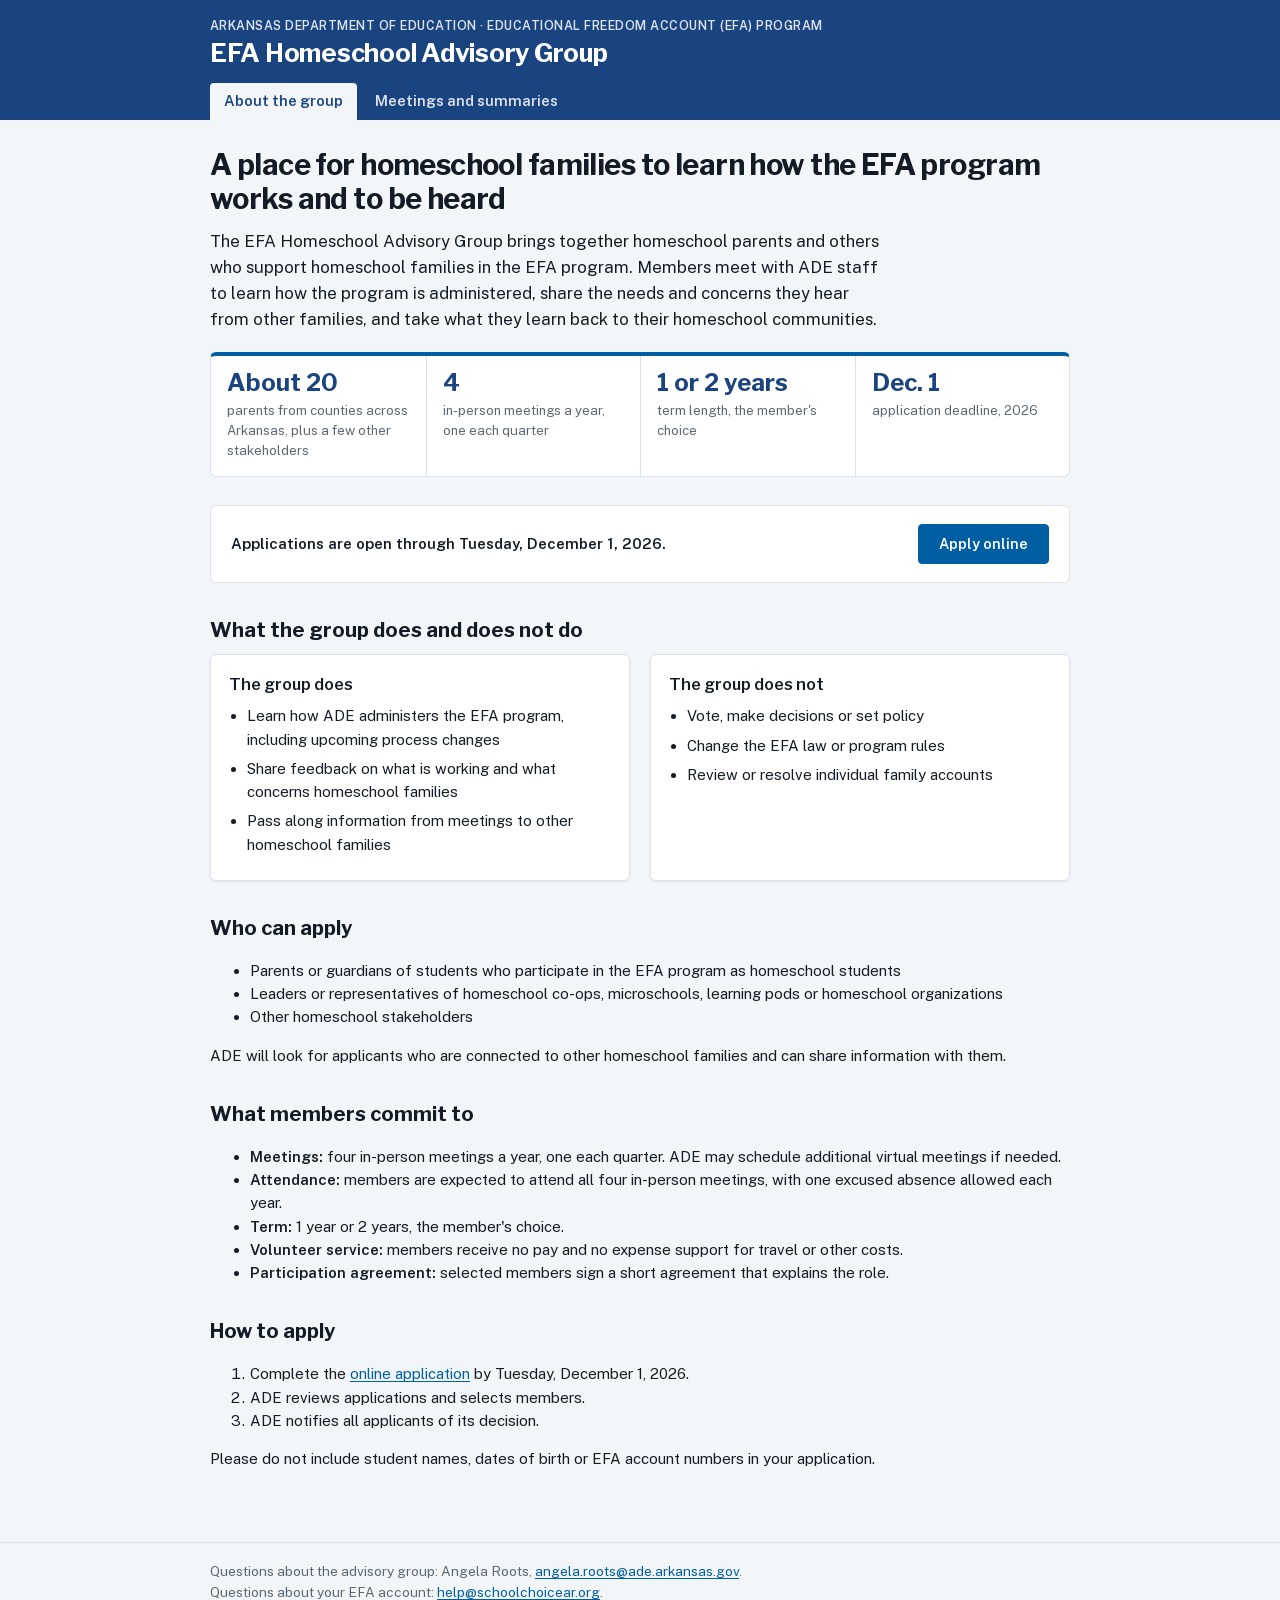
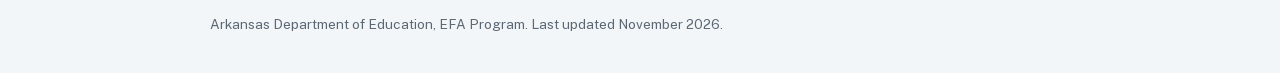
==== index.html @ 9c014afc "Add files via upload" ====
<!doctype html>
<html lang="en">
<head>
<meta charset="utf-8">
<meta name="viewport" content="width=device-width, initial-scale=1">
<title>About the group | EFA Homeschool Advisory Group</title>
<meta name="description" content="The Arkansas EFA Homeschool Advisory Group brings homeschool families and ADE together to share information and feedback about how the EFA program is administered.">
<link rel="stylesheet" href="style.css">
</head>
<body>
<a class="skip" href="#main">Skip to main content</a>
<header class="masthead">
  <div class="wrap">
    <p class="agency">Arkansas Department of Education &middot; Educational Freedom Account (EFA) Program</p>
    <p class="title">EFA Homeschool Advisory Group</p>
    <nav aria-label="Site">
      <a href="index.html" aria-current="page">About the group</a>
      <a href="meetings.html">Meetings and summaries</a>
      <!-- EDIT: to show the Members page, delete the comment markers around the next line. -->
      <!-- <a href="members.html">Members</a> -->
    </nav>
  </div>
</header>
<main id="main">
<div class="wrap">

<section>
  <h1>A place for homeschool families to learn how the EFA program works and to be heard</h1>
  <p class="lede">The EFA Homeschool Advisory Group brings together homeschool parents and others who support homeschool families in the EFA program. Members meet with ADE staff to learn how the program is administered, share the needs and concerns they hear from other families, and take what they learn back to their homeschool communities.</p>

  <div class="facts" role="list">
    <div role="listitem"><span class="v">About 20</span><span class="l">parents from counties across Arkansas, plus a few other stakeholders</span></div>
    <div role="listitem"><span class="v">4</span><span class="l">in-person meetings a year, one each quarter</span></div>
    <div role="listitem"><span class="v">1 or 2 years</span><span class="l">term length, the member's choice</span></div>
    <div role="listitem"><span class="v">Dec. 1</span><span class="l">application deadline, 2026</span></div>
  </div>

  <div class="apply" id="apply">
    <p><strong>Applications are open through Tuesday, December 1, 2026.</strong></p>
    <!-- EDIT: link to the online application form -->
    <a class="btn" href="https://forms.gle/y9by8bHaph3KnJXz7">Apply online</a>
  </div>
</section>

<section>
  <h2>What the group does and does not do</h2>
  <div class="two-col">
    <div class="card">
      <h3>The group does</h3>
      <ul>
        <li>Learn how ADE administers the EFA program, including upcoming process changes</li>
        <li>Share feedback on what is working and what concerns homeschool families</li>
        <li>Pass along information from meetings to other homeschool families</li>
      </ul>
    </div>
    <div class="card">
      <h3>The group does not</h3>
      <ul>
        <li>Vote, make decisions or set policy</li>
        <li>Change the EFA law or program rules</li>
        <li>Review or resolve individual family accounts</li>
      </ul>
    </div>
  </div>
</section>

<section>
  <h2>Who can apply</h2>
  <ul>
    <li>Parents or guardians of students who participate in the EFA program as homeschool students</li>
    <li>Leaders or representatives of homeschool co-ops, microschools, learning pods or homeschool organizations</li>
    <li>Other homeschool stakeholders</li>
  </ul>
  <p>ADE will look for applicants who are connected to other homeschool families and can share information with them.</p>
</section>

<section>
  <h2>What members commit to</h2>
  <ul>
    <li><strong>Meetings:</strong> four in-person meetings a year, one each quarter. ADE may schedule additional virtual meetings if needed.</li>
    <li><strong>Attendance:</strong> members are expected to attend all four in-person meetings, with one excused absence allowed each year.</li>
    <li><strong>Term:</strong> 1 year or 2 years, the member's choice.</li>
    <li><strong>Volunteer service:</strong> members receive no pay and no expense support for travel or other costs.</li>
    <li><strong>Participation agreement:</strong> selected members sign a short agreement that explains the role.</li>
  </ul>
</section>

<section>
  <h2>How to apply</h2>
  <ol>
    <li>Complete the <a href="https://forms.gle/y9by8bHaph3KnJXz7">online application</a> by Tuesday, December 1, 2026.</li>
    <li>ADE reviews applications and selects members.</li>
    <!-- EDIT: add the notification date, or delete this line -->
    <li>ADE notifies all applicants of its decision.</li>
  </ol>
  <p>Please do not include student names, dates of birth or EFA account numbers in your application.</p>
</section>

</div>
</main>
<footer>
  <div class="wrap">
    <p>Questions about the advisory group: Angela Roots, <a href="mailto:angela.roots@ade.arkansas.gov">angela.roots@ade.arkansas.gov</a>.<br>
    Questions about your EFA account: <a href="mailto:help@schoolchoicear.org">help@schoolchoicear.org</a>.</p>
    <p>Arkansas Department of Education, EFA Program. <!-- EDIT: update this date when you change the site -->Last updated November 2026.</p>
  </div>
</footer>
</body>
</html>
---- style.css ----
/* EFA Homeschool Advisory Group site styles. No need to edit. Fonts: SIL Open Font License. */
/*
 * Justinian theme: CIVIC — light, trustworthy. Public-facing pages, agency portals, service lookups.
 * Voice: a modern government service — clean federal blue, generous whitespace, plainspoken type.
 * Fonts to copy into the app's assets/fonts/:
 *   libre-franklin-600.woff2  libre-franklin-700.woff2  public-sans-400.woff2  public-sans-600.woff2
 * Link AFTER styles/tokens.css. Style only through these tokens.
 */
@font-face { font-family: "Libre Franklin"; src: url("[data-uri]") format("woff2"); font-weight: 600; font-style: normal; font-display: swap; }
@font-face { font-family: "Libre Franklin"; src: url("[data-uri]") format("woff2"); font-weight: 700; font-style: normal; font-display: swap; }
@font-face { font-family: "Public Sans"; src: url("[data-uri]") format("woff2"); font-weight: 400; font-style: normal; font-display: swap; }
@font-face { font-family: "Public Sans"; src: url("[data-uri]") format("woff2"); font-weight: 600; font-style: normal; font-display: swap; }

:root {
  --bg: #f3f6f9;
  --surface: #ffffff;
  --surface-2: #e9eef4;
  --text: #131c26;
  --muted: #5b6873;
  --border: #dbe2e9;
  --border-strong: #b9c4cf;
  --accent: #005ea2;          /* federal blue */
  --accent-contrast: #ffffff;
  --accent-2: #1a4480;        /* deep blue — active nav, visited emphasis */
  --ok: #2e8540;
  --warn: #93620a;
  --danger: #b50909;
  --chart-1: #005ea2; --chart-2: #e08a00; --chart-3: #2e8540;
  --chart-4: #6f42a8; --chart-5: #0f8b8d; --chart-6: #8a5a44;
  --radius: 6px; --radius-sm: 4px;
  --shadow-1: 0 1px 3px rgba(19, 28, 38, 0.08);
  --shadow-2: 0 6px 20px rgba(19, 28, 38, 0.10);
  --font-display: "Libre Franklin", "Helvetica Neue", Arial, sans-serif;
  --font-body: "Public Sans", -apple-system, "Segoe UI", Helvetica, Arial, sans-serif;
  --font-mono: ui-monospace, "SF Mono", Menlo, Consolas, monospace;
}

html { background: var(--bg); color-scheme: light; }
body { margin: 0; font: 400 15px/1.55 var(--font-body); color: var(--text); -webkit-font-smoothing: antialiased; }

h1, h2, h3 { font-family: var(--font-display); margin: 0 0 0.4em; }
h1 { font-size: 1.8rem; font-weight: 700; letter-spacing: -0.02em; line-height: 1.2; }
h2 { font-size: 1.25rem; font-weight: 700; }
h3 { font-size: 1rem; font-weight: 600; }
p { margin: 0 0 0.75em; }
small, .caption { font-size: 0.8rem; color: var(--muted); }
code, .mono, .num { font-family: var(--font-mono); font-variant-numeric: tabular-nums; }

a { color: var(--accent); text-decoration: underline; text-underline-offset: 2px; }
a:hover { color: var(--accent-2); }
::selection { background: color-mix(in srgb, var(--accent) 20%, transparent); }
:focus-visible { outline: 3px solid #7fb2d9; outline-offset: 1px; border-radius: var(--radius-sm); }

table { width: 100%; border-collapse: collapse; background: var(--surface); font-size: 0.9rem; font-variant-numeric: tabular-nums; }
th { position: sticky; top: 0; z-index: 1; background: var(--surface-2); text-align: left; padding: 10px 12px;
     font: 700 0.72rem/1.2 var(--font-display); text-transform: uppercase; letter-spacing: 0.05em; color: var(--text);
     border-bottom: 2px solid var(--border-strong); }
td { padding: 10px 12px; border-bottom: 1px solid var(--border); vertical-align: top; }
tbody tr:hover { background: color-mix(in srgb, var(--accent) 5%, transparent); }
th.num, td.num { text-align: right; }

button, .btn { font: 600 0.9rem/1 var(--font-body); color: var(--accent-contrast); background: var(--accent);
  border: 1px solid var(--accent); border-radius: var(--radius); padding: 9px 16px; cursor: pointer; }
button:hover, .btn:hover { background: var(--accent-2); }
.btn-secondary { color: var(--accent); background: var(--surface); border: 2px solid var(--accent); }
.btn-secondary:hover { background: color-mix(in srgb, var(--accent) 6%, var(--surface)); }
button:disabled { opacity: 0.5; cursor: default; }

input, select, textarea { font: 400 0.9rem/1.4 var(--font-body); color: var(--text); background: var(--surface);
  border: 1px solid var(--border-strong); border-radius: var(--radius-sm); padding: 8px 10px; }
input::placeholder, textarea::placeholder { color: var(--muted); }

.card { background: var(--surface); border: 1px solid var(--border); border-radius: var(--radius); box-shadow: var(--shadow-1); padding: 18px; }
.kpi .kpi-value { font: 700 2rem/1.1 var(--font-display); font-variant-numeric: tabular-nums; color: var(--accent-2); }
.kpi .kpi-label { font: 600 0.72rem/1.2 var(--font-body); text-transform: uppercase; letter-spacing: 0.06em; color: var(--muted); }

.chip { display: inline-block; font: 600 0.72rem/1 var(--font-body); padding: 3px 9px; border-radius: 999px;
  border: 1px solid var(--border-strong); background: var(--surface-2); color: var(--text); }
.chip-ok { color: var(--ok); border-color: color-mix(in srgb, var(--ok) 45%, transparent); background: color-mix(in srgb, var(--ok) 9%, transparent); }
.chip-warn { color: var(--warn); border-color: color-mix(in srgb, var(--warn) 45%, transparent); background: color-mix(in srgb, var(--warn) 9%, transparent); }
.chip-danger { color: var(--danger); border-color: color-mix(in srgb, var(--danger) 45%, transparent); background: color-mix(in srgb, var(--danger) 9%, transparent); }

@media print {
  html, body { background: #fff; color: #000; }
  nav, button, .btn, .no-print { display: none !important; }
  th { position: static; }
  a { color: #000; text-decoration: none; }
  .card { box-shadow: none; border: 1px solid #bbb; }
}
@media (prefers-reduced-motion: reduce) {
  *, *::before, *::after { animation-duration: 0.01ms !important; animation-iteration-count: 1 !important; transition-duration: 0.01ms !important; }
}

/* Site layout. Colors and fonts come from theme.css. */
.wrap { max-width: 860px; margin: 0 auto; padding: 0 20px; }
.skip { position: absolute; left: -999px; }
.skip:focus { left: 12px; top: 12px; background: var(--surface); padding: 8px 12px; z-index: 10; }

.masthead { background: var(--accent-2); color: var(--accent-contrast); }
.masthead .agency { font: 600 0.78rem/1.3 var(--font-body); letter-spacing: 0.04em; text-transform: uppercase; opacity: 0.85; padding-top: 18px; margin: 0; }
.masthead .title { font: 700 1.6rem/1.2 var(--font-display); letter-spacing: -0.01em; margin: 4px 0 14px; }
.masthead nav { display: flex; gap: 4px; flex-wrap: wrap; }
.masthead nav a { color: var(--accent-contrast); text-decoration: none; font: 600 0.92rem/1 var(--font-body);
  padding: 11px 14px; border-radius: var(--radius-sm) var(--radius-sm) 0 0; opacity: 0.85; }
.masthead nav a:hover { opacity: 1; background: color-mix(in srgb, var(--surface) 12%, transparent); }
.masthead nav a[aria-current="page"] { background: var(--bg); color: var(--accent-2); opacity: 1; }

main { padding: 28px 0 40px; }
section { margin-bottom: 32px; }
.lede { font-size: 1.05rem; max-width: 68ch; }

/* Signature element: the commitment strip */
.facts { display: grid; grid-template-columns: repeat(4, 1fr); background: var(--surface);
  border: 1px solid var(--border); border-top: 4px solid var(--accent); border-radius: var(--radius); margin: 20px 0 28px; }
.facts div { padding: 14px 16px; border-left: 1px solid var(--border); }
.facts div:first-child { border-left: 0; }
.facts .v { display: block; font: 700 1.5rem/1.1 var(--font-display); color: var(--accent-2); font-variant-numeric: tabular-nums; }
.facts .l { display: block; font-size: 0.82rem; color: var(--muted); margin-top: 4px; }

.apply { display: flex; gap: 18px; align-items: center; justify-content: space-between; flex-wrap: wrap;
  background: var(--surface); border: 1px solid var(--border); border-radius: var(--radius); padding: 18px 20px; }
.apply p { margin: 0; }
.apply .btn { display: inline-block; text-decoration: none; padding: 12px 20px; border-radius: var(--radius-sm); }

.two-col { display: grid; grid-template-columns: 1fr 1fr; gap: 20px; }
.two-col ul, .plain ul { margin: 0; padding-left: 1.2em; }
.two-col li { margin-bottom: 6px; }

.note { border-left: 4px solid var(--border-strong); background: var(--surface-2); padding: 12px 16px; border-radius: 0 var(--radius-sm) var(--radius-sm) 0; font-size: 0.92rem; }

.table-wrap { overflow-x: auto; border: 1px solid var(--border); border-radius: var(--radius); }
.table-wrap table { min-width: 520px; }
.empty { background: var(--surface); border: 1px dashed var(--border-strong); border-radius: var(--radius); padding: 18px 20px; color: var(--muted); }
.summaries { list-style: none; padding: 0; margin: 0; }
.summaries li { background: var(--surface); border: 1px solid var(--border); border-radius: var(--radius); padding: 14px 18px; margin-bottom: 10px; }

footer { border-top: 1px solid var(--border); padding: 18px 0 28px; font-size: 0.85rem; color: var(--muted); }

@media (max-width: 700px) {
  .facts { grid-template-columns: 1fr 1fr; }
  .facts div:nth-child(3) { border-left: 0; }
  .facts div:nth-child(n+3) { border-top: 1px solid var(--border); }
  .two-col { grid-template-columns: 1fr; }
  .masthead .title { font-size: 1.3rem; }
}
@media print {
  .masthead nav, .skip, .apply .btn { display: none; }
  .masthead { background: none; color: #000; }
}
@media (max-width: 560px) {
  .table-wrap table { min-width: 0; }
  .table-wrap thead { display: none; }
  .table-wrap tr { display: block; border-bottom: 1px solid var(--border); padding: 6px 0; }
  .table-wrap td { display: grid; grid-template-columns: 6.5em 1fr; gap: 8px; border: 0; padding: 4px 14px; }
  .table-wrap td > .chip { justify-self: start; }
  .table-wrap td::before { content: attr(data-label); font-weight: 600; color: var(--muted); font-size: 0.82rem; }
}

.empty-row td { color: var(--muted); font-style: italic; padding: 16px 12px; }
@media (max-width: 560px) { .table-wrap tr.empty-row td { display: block; } .table-wrap tr.empty-row td::before { content: none; } }
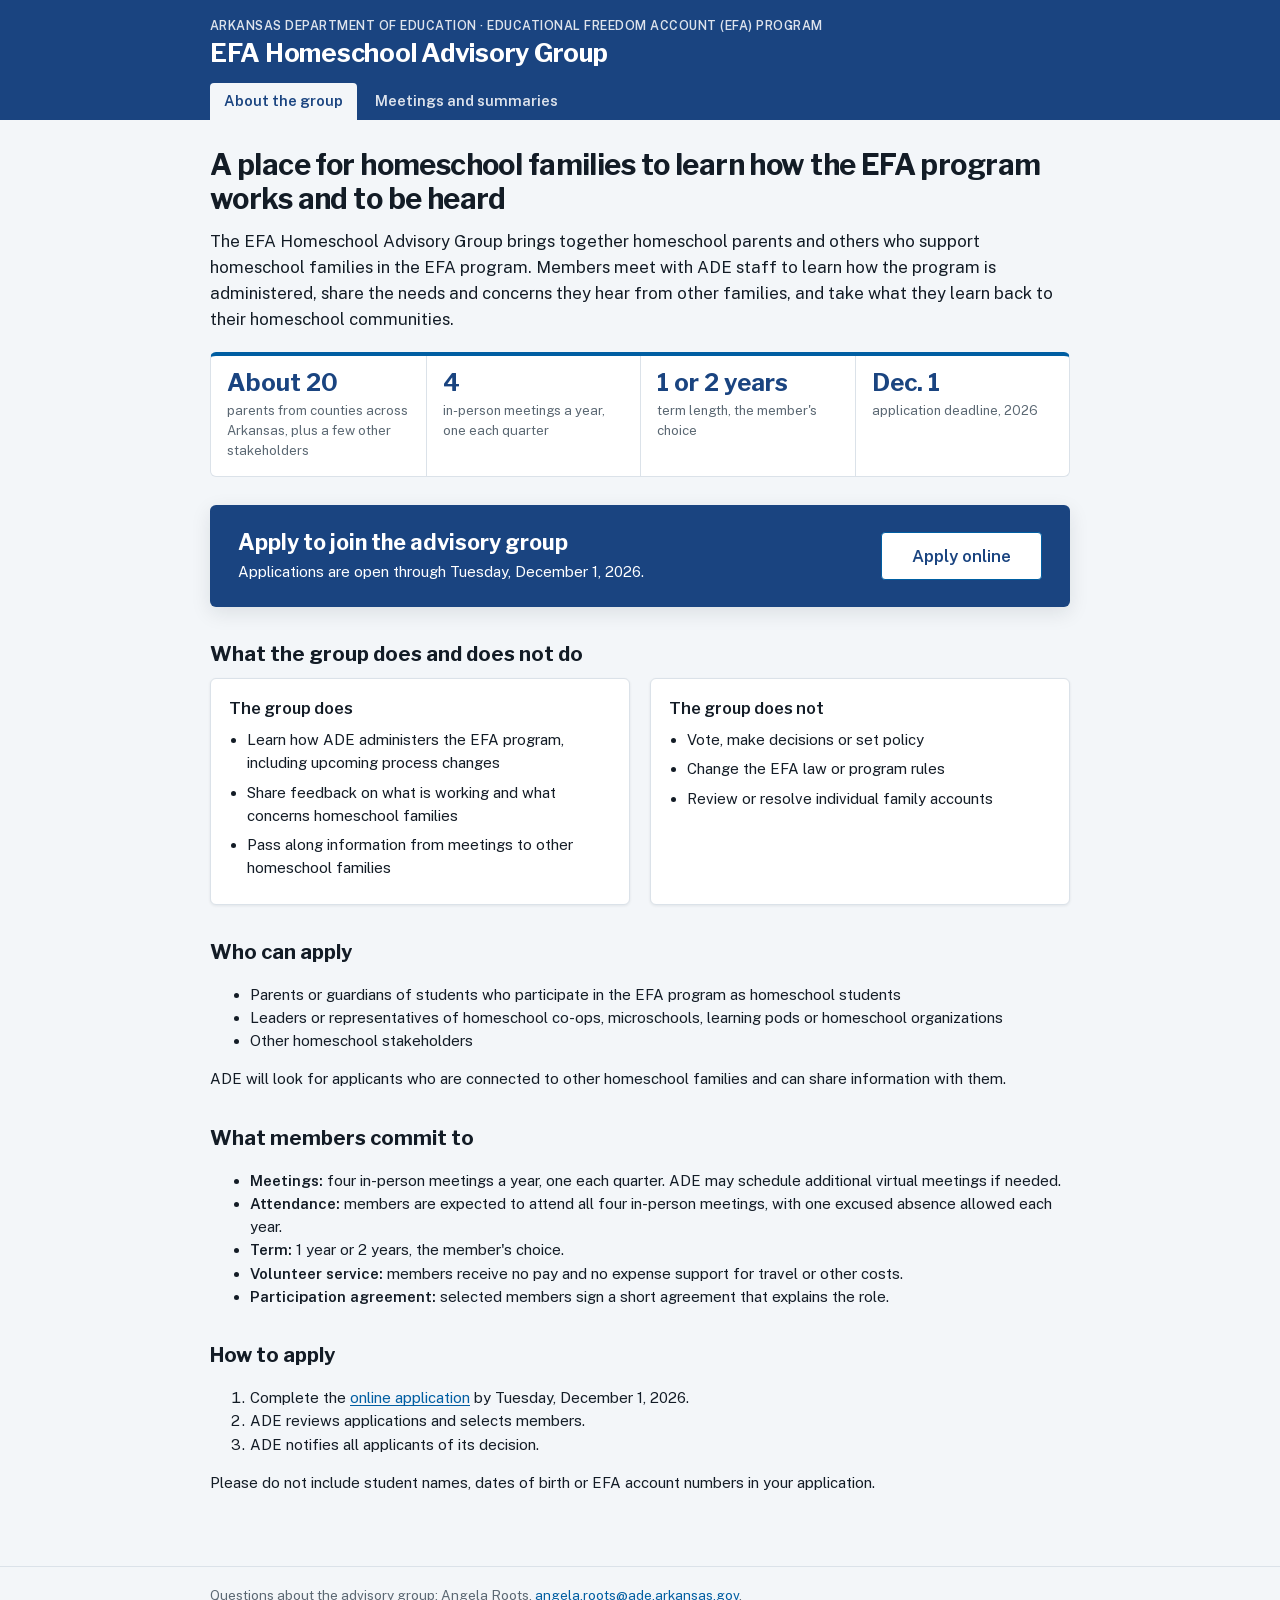
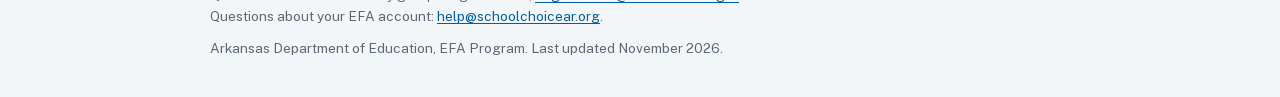
==== commit 3b66d691: "Add files via upload" ====
--- a/index.html
+++ b/index.html
@@ -36,7 +36,7 @@
   </div>
 
   <div class="apply" id="apply">
-    <p><strong>Applications are open through Tuesday, December 1, 2026.</strong></p>
+    <p><strong>Apply to join the advisory group</strong>Applications are open through Tuesday, December 1, 2026.</p>
     <!-- EDIT: link to the online application form -->
     <a class="btn" href="https://forms.gle/y9by8bHaph3KnJXz7">Apply online</a>
   </div>
--- a/style.css
+++ b/style.css
@@ -107,7 +107,7 @@
 
 main { padding: 28px 0 40px; }
 section { margin-bottom: 32px; }
-.lede { font-size: 1.05rem; max-width: 68ch; }
+.lede { font-size: 1.05rem; }
 
 /* Signature element: the commitment strip */
 .facts { display: grid; grid-template-columns: repeat(4, 1fr); background: var(--surface);
@@ -118,9 +118,13 @@
 .facts .l { display: block; font-size: 0.82rem; color: var(--muted); margin-top: 4px; }
 
 .apply { display: flex; gap: 18px; align-items: center; justify-content: space-between; flex-wrap: wrap;
-  background: var(--surface); border: 1px solid var(--border); border-radius: var(--radius); padding: 18px 20px; }
+  background: var(--accent-2); color: var(--accent-contrast); border-radius: var(--radius); padding: 24px 28px; box-shadow: var(--shadow-2); }
+.apply strong { display: block; font: 700 1.35rem/1.25 var(--font-display); margin-bottom: 4px; }
 .apply p { margin: 0; }
-.apply .btn { display: inline-block; text-decoration: none; padding: 12px 20px; border-radius: var(--radius-sm); }
+.apply .btn { display: inline-block; text-decoration: none; padding: 15px 30px; font-size: 1.05rem; border-radius: var(--radius-sm);
+  background: var(--surface); color: var(--accent-2); }
+.apply .btn:hover { background: color-mix(in srgb, var(--accent) 12%, var(--surface)); color: var(--accent-2); }
+.apply .btn:focus-visible { outline-color: var(--surface); }
 
 .two-col { display: grid; grid-template-columns: 1fr 1fr; gap: 20px; }
 .two-col ul, .plain ul { margin: 0; padding-left: 1.2em; }
